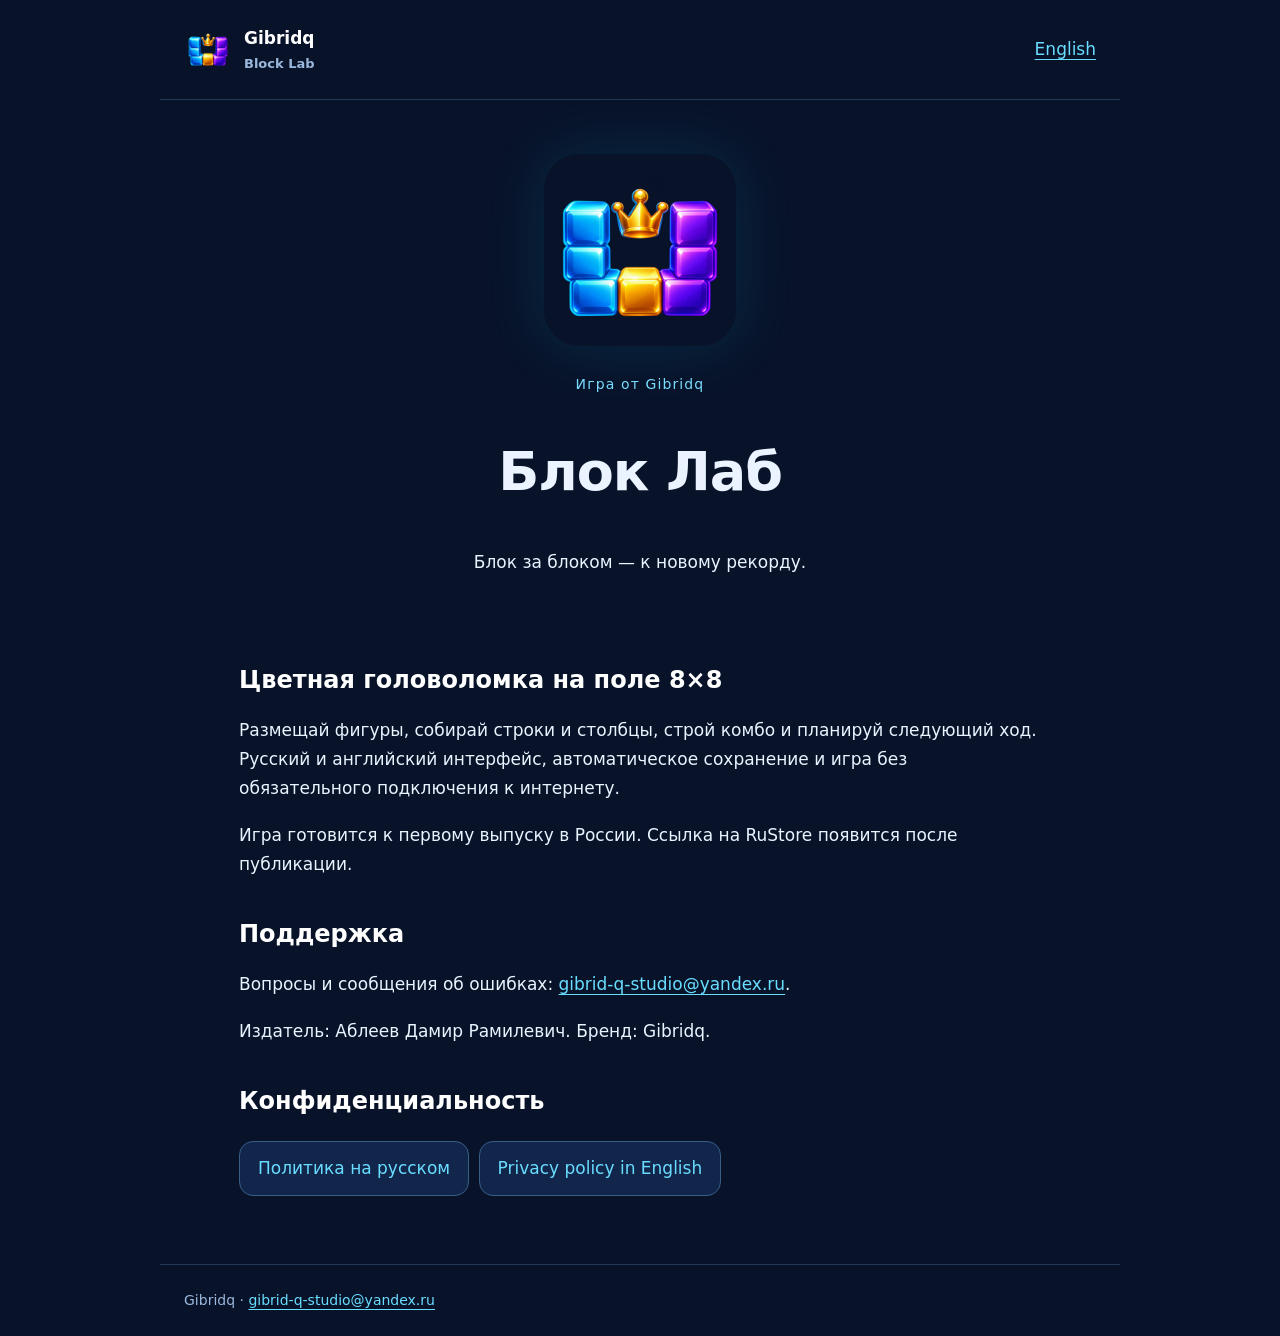
==== index.html @ aede2caa "Publish Block Lab support site and RU/EN privacy policy" ====
<!doctype html>
<html lang="ru"><head><meta charset="utf-8"><meta name="viewport" content="width=device-width,initial-scale=1">
<title>Блок Лаб · Gibridq</title><meta name="description" content="Block Lab by Gibridq: support and privacy policy.">
<link rel="icon" href="icon.png"><link rel="stylesheet" href="style.css"></head>
<body><header><a class="brand" href="index.html"><img src="icon.png" alt="" width="48" height="48"><span>Gibridq <small>Block Lab</small></span></a>
<nav><a href="privacy-en.html">English</a></nav></header><main><section class="hero"><img src="icon.png" alt="Иконка Блок Лаб" width="192" height="192">
<p class="eyebrow">Игра от Gibridq</p><h1>Блок Лаб</h1><p>Блок за блоком — к новому рекорду.</p></section>
<section><h2>Цветная головоломка на поле 8×8</h2><p>Размещай фигуры, собирай строки и столбцы, строй комбо и планируй следующий ход. Русский и английский интерфейс, автоматическое сохранение и игра без обязательного подключения к интернету.</p>
<p>Игра готовится к первому выпуску в России. Ссылка на RuStore появится после публикации.</p></section>
<section><h2>Поддержка</h2><p>Вопросы и сообщения об ошибках: <a href="mailto:gibrid-q-studio@yandex.ru">gibrid-q-studio@yandex.ru</a>.</p>
<p>Издатель: Аблеев Дамир Рамилевич. Бренд: Gibridq.</p></section>
<section><h2>Конфиденциальность</h2><p><a class="button" href="privacy-ru.html">Политика на русском</a> <a class="button" href="privacy-en.html">Privacy policy in English</a></p></section></main>
<footer>Gibridq · <a href="mailto:gibrid-q-studio@yandex.ru">gibrid-q-studio@yandex.ru</a></footer></body></html>
---- style.css ----
*{box-sizing:border-box}html{color-scheme:dark}body{margin:0;background:#081329;color:#eaf3ff;font:17px/1.7 system-ui,sans-serif}header,main,footer{max-width:960px;margin:auto;padding:24px}header{display:flex;justify-content:space-between;align-items:center;gap:16px;border-bottom:1px solid #213955}.brand{display:flex;align-items:center;gap:12px;text-decoration:none;color:#fff;font-weight:750}.brand img{border-radius:12px}.brand small{display:block;color:#9ab7dc;font-size:13px}a{color:#69ddff;text-underline-offset:4px;overflow-wrap:anywhere}a:hover{color:#fff}a:focus-visible{outline:3px solid #ffcf58;outline-offset:5px;border-radius:4px}main{max-width:850px}h1{font-size:clamp(30px,5vw,54px);line-height:1.15;letter-spacing:-.02em}h2{font-size:24px;line-height:1.3;margin-top:40px;color:#fff}p{margin:18px 0}section{margin-bottom:40px}.hero{text-align:center;padding:30px 0}.hero img{border-radius:36px;box-shadow:0 0 60px #00c7ff24}.eyebrow{color:#79ddff;font-size:14px;letter-spacing:.08em}.button{display:inline-block;border:1px solid #395e86;background:#12264b;border-radius:14px;padding:12px 18px;margin:4px 4px 4px 0;text-decoration:none}footer{border-top:1px solid #213955;color:#9ab7dc;font-size:14px}@media(max-width:520px){header,main,footer{padding:20px}body{font-size:16px}h2{font-size:21px}.hero img{width:150px;height:150px}}
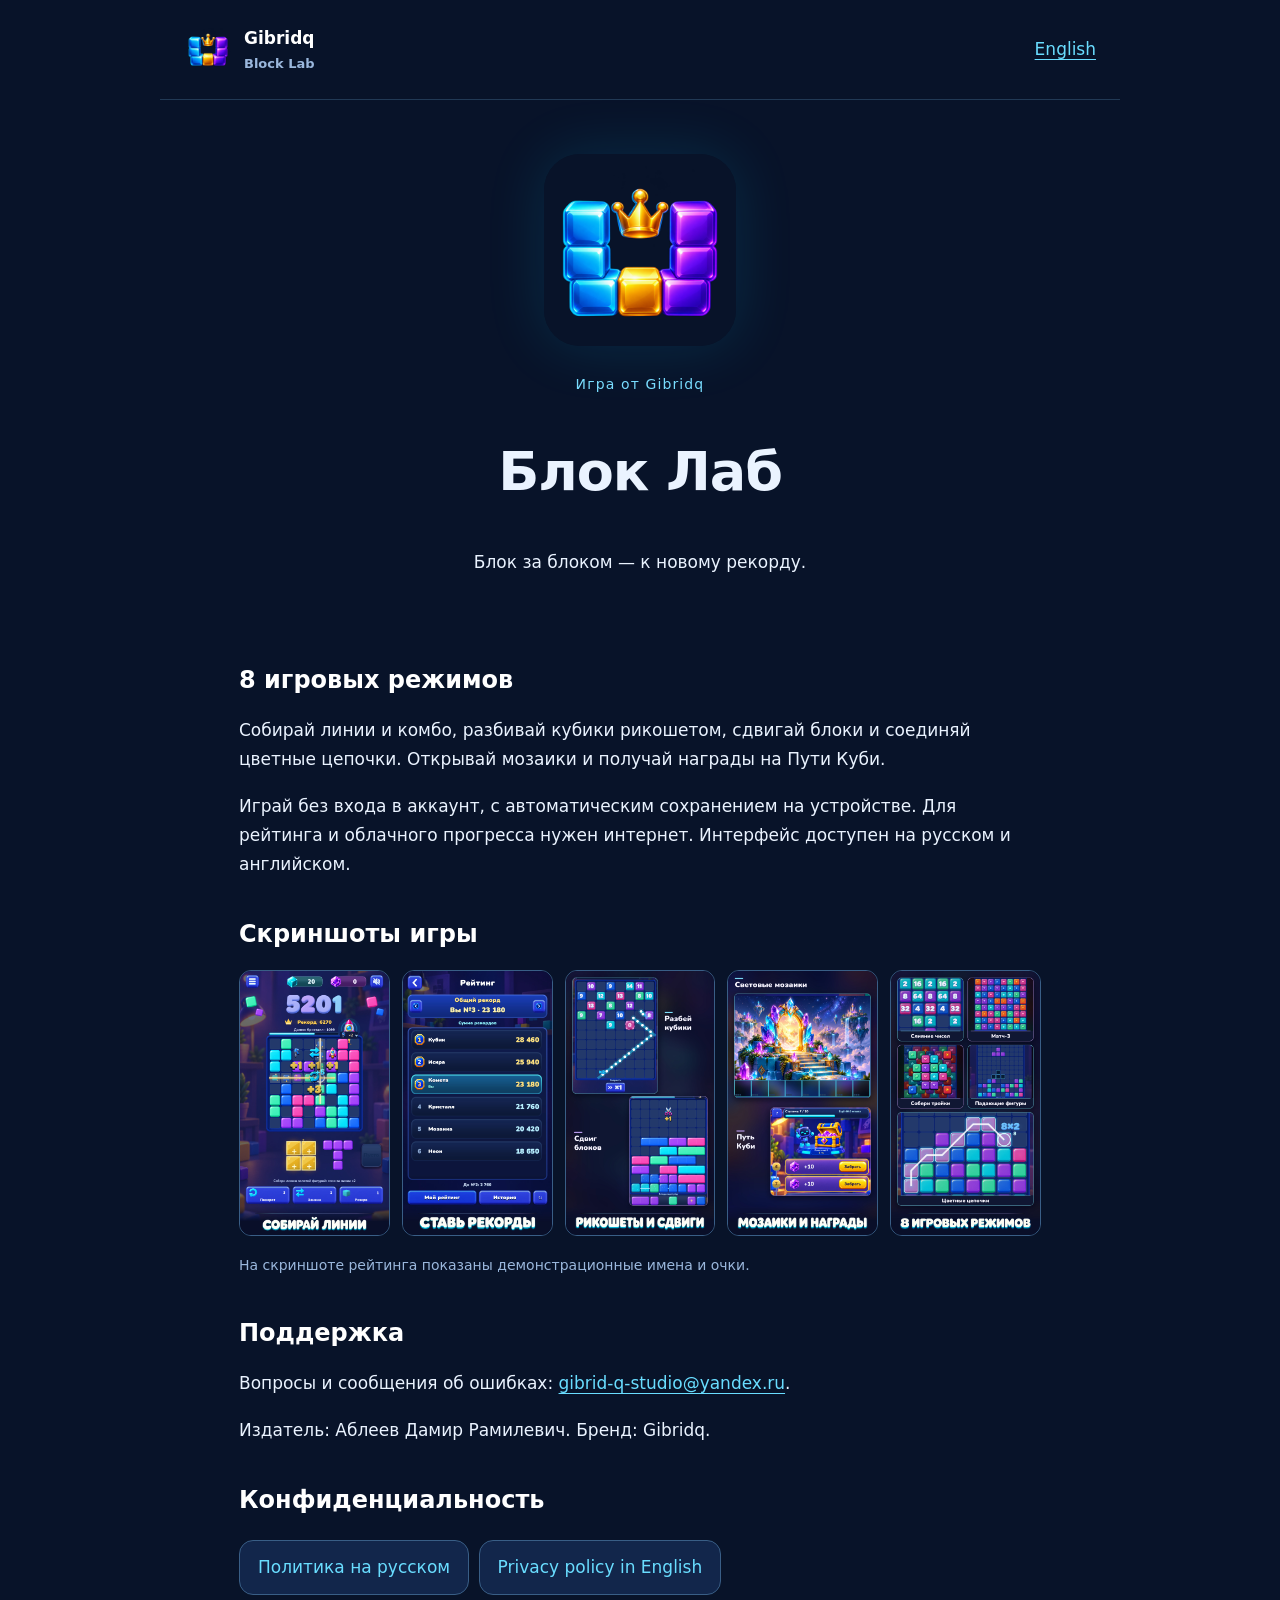
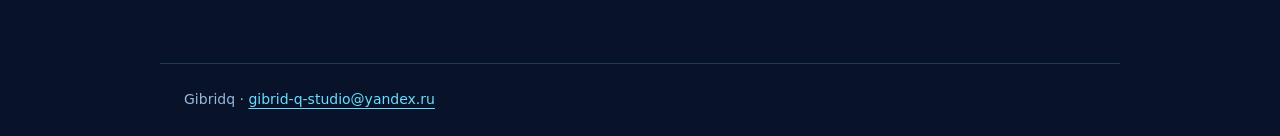
==== commit 40d34612: "Update Block Lab release gallery and privacy policy" ====
--- a/index.html
+++ b/index.html
@@ -1,13 +1,22 @@
-<!doctype html>
-<html lang="ru"><head><meta charset="utf-8"><meta name="viewport" content="width=device-width,initial-scale=1">
-<title>Блок Лаб · Gibridq</title><meta name="description" content="Block Lab by Gibridq: support and privacy policy.">
-<link rel="icon" href="icon.png"><link rel="stylesheet" href="style.css"></head>
-<body><header><a class="brand" href="index.html"><img src="icon.png" alt="" width="48" height="48"><span>Gibridq <small>Block Lab</small></span></a>
-<nav><a href="privacy-en.html">English</a></nav></header><main><section class="hero"><img src="icon.png" alt="Иконка Блок Лаб" width="192" height="192">
-<p class="eyebrow">Игра от Gibridq</p><h1>Блок Лаб</h1><p>Блок за блоком — к новому рекорду.</p></section>
-<section><h2>Цветная головоломка на поле 8×8</h2><p>Размещай фигуры, собирай строки и столбцы, строй комбо и планируй следующий ход. Русский и английский интерфейс, автоматическое сохранение и игра без обязательного подключения к интернету.</p>
-<p>Игра готовится к первому выпуску в России. Ссылка на RuStore появится после публикации.</p></section>
-<section><h2>Поддержка</h2><p>Вопросы и сообщения об ошибках: <a href="mailto:gibrid-q-studio@yandex.ru">gibrid-q-studio@yandex.ru</a>.</p>
-<p>Издатель: Аблеев Дамир Рамилевич. Бренд: Gibridq.</p></section>
-<section><h2>Конфиденциальность</h2><p><a class="button" href="privacy-ru.html">Политика на русском</a> <a class="button" href="privacy-en.html">Privacy policy in English</a></p></section></main>
-<footer>Gibridq · <a href="mailto:gibrid-q-studio@yandex.ru">gibrid-q-studio@yandex.ru</a></footer></body></html>+<!doctype html>
+<html lang="ru"><head><meta charset="utf-8"><meta name="viewport" content="width=device-width,initial-scale=1">
+<title>Блок Лаб · Gibridq</title><meta name="description" content="Восемь игровых режимов, мозаики и Путь Куби. Скриншоты, поддержка и политика конфиденциальности Блок Лаб.">
+<link rel="icon" href="icon.png"><link rel="stylesheet" href="style.css"></head>
+<body><header><a class="brand" href="index.html"><img src="icon.png" alt="" width="48" height="48"><span>Gibridq <small>Block Lab</small></span></a>
+<nav><a href="privacy-en.html">English</a></nav></header><main><section class="hero"><img src="icon.png" alt="Иконка Блок Лаб" width="192" height="192">
+<p class="eyebrow">Игра от Gibridq</p><h1>Блок Лаб</h1><p>Блок за блоком — к новому рекорду.</p></section>
+<section><h2>8 игровых режимов</h2><p>Собирай линии и комбо, разбивай кубики рикошетом, сдвигай блоки и соединяй цветные цепочки. Открывай мозаики и получай награды на Пути Куби.</p>
+<p>Играй без входа в аккаунт, с автоматическим сохранением на устройстве. Для рейтинга и облачного прогресса нужен интернет. Интерфейс доступен на русском и английском.</p></section>
+<section aria-labelledby="screens-title"><h2 id="screens-title">Скриншоты игры</h2>
+<ul class="screens">
+  <li><a href="screenshots/01-lines-combo.jpg"><img src="screenshots/01-lines-combo.jpg" width="1080" height="1920" alt="Собирай линии. Крестовая очистка и золотая фигура в лотке."></a></li>
+  <li><a href="screenshots/02-ranking.jpg"><img src="screenshots/02-ranking.jpg" width="1080" height="1920" alt="Ставь рекорды. Таблица рейтинга с демонстрационными результатами." loading="lazy"></a></li>
+  <li><a href="screenshots/03-ricochet-and-sliding.jpg"><img src="screenshots/03-ricochet-and-sliding.jpg" width="1080" height="1920" alt="Рикошеты и сдвиги. Режимы «Разбей кубики» и «Сдвиг блоков»." loading="lazy"></a></li>
+  <li><a href="screenshots/04-mosaic-and-trail.jpg"><img src="screenshots/04-mosaic-and-trail.jpg" width="1080" height="1920" alt="Мозаики и награды. Кристальный портал и Путь Куби." loading="lazy"></a></li>
+  <li><a href="screenshots/05-eight-game-modes.jpg"><img src="screenshots/05-eight-game-modes.jpg" width="1080" height="1920" alt="8 игровых режимов. Слияние чисел, Матч-3, Собери тройки, Падающие фигуры и Цветные цепочки." loading="lazy"></a></li>
+</ul>
+<p class="screen-note">На скриншоте рейтинга показаны демонстрационные имена и очки.</p></section>
+<section><h2>Поддержка</h2><p>Вопросы и сообщения об ошибках: <a href="mailto:gibrid-q-studio@yandex.ru">gibrid-q-studio@yandex.ru</a>.</p>
+<p>Издатель: Аблеев Дамир Рамилевич. Бренд: Gibridq.</p></section>
+<section><h2>Конфиденциальность</h2><p><a class="button" href="privacy-ru.html">Политика на русском</a> <a class="button" href="privacy-en.html">Privacy policy in English</a></p></section></main>
+<footer>Gibridq · <a href="mailto:gibrid-q-studio@yandex.ru">gibrid-q-studio@yandex.ru</a></footer></body></html>
--- a/style.css
+++ b/style.css
@@ -1 +1,22 @@
-*{box-sizing:border-box}html{color-scheme:dark}body{margin:0;background:#081329;color:#eaf3ff;font:17px/1.7 system-ui,sans-serif}header,main,footer{max-width:960px;margin:auto;padding:24px}header{display:flex;justify-content:space-between;align-items:center;gap:16px;border-bottom:1px solid #213955}.brand{display:flex;align-items:center;gap:12px;text-decoration:none;color:#fff;font-weight:750}.brand img{border-radius:12px}.brand small{display:block;color:#9ab7dc;font-size:13px}a{color:#69ddff;text-underline-offset:4px;overflow-wrap:anywhere}a:hover{color:#fff}a:focus-visible{outline:3px solid #ffcf58;outline-offset:5px;border-radius:4px}main{max-width:850px}h1{font-size:clamp(30px,5vw,54px);line-height:1.15;letter-spacing:-.02em}h2{font-size:24px;line-height:1.3;margin-top:40px;color:#fff}p{margin:18px 0}section{margin-bottom:40px}.hero{text-align:center;padding:30px 0}.hero img{border-radius:36px;box-shadow:0 0 60px #00c7ff24}.eyebrow{color:#79ddff;font-size:14px;letter-spacing:.08em}.button{display:inline-block;border:1px solid #395e86;background:#12264b;border-radius:14px;padding:12px 18px;margin:4px 4px 4px 0;text-decoration:none}footer{border-top:1px solid #213955;color:#9ab7dc;font-size:14px}@media(max-width:520px){header,main,footer{padding:20px}body{font-size:16px}h2{font-size:21px}.hero img{width:150px;height:150px}}+*{box-sizing:border-box}html{color-scheme:dark}body{margin:0;background:#081329;color:#eaf3ff;font:17px/1.7 system-ui,sans-serif}header,main,footer{max-width:960px;margin:auto;padding:24px}header{display:flex;justify-content:space-between;align-items:center;gap:16px;border-bottom:1px solid #213955}.brand{display:flex;align-items:center;gap:12px;text-decoration:none;color:#fff;font-weight:750}.brand img{border-radius:12px}.brand small{display:block;color:#9ab7dc;font-size:13px}a{color:#69ddff;text-underline-offset:4px;overflow-wrap:anywhere}a:hover{color:#fff}a:focus-visible{outline:3px solid #ffcf58;outline-offset:5px;border-radius:4px}main{max-width:850px}h1{font-size:clamp(30px,5vw,54px);line-height:1.15;letter-spacing:-.02em}h2{font-size:24px;line-height:1.3;margin-top:40px;color:#fff}p{margin:18px 0}section{margin-bottom:40px}.hero{text-align:center;padding:30px 0}.hero img{border-radius:36px;box-shadow:0 0 60px #00c7ff24}.eyebrow{color:#79ddff;font-size:14px;letter-spacing:.08em}.button{display:inline-block;border:1px solid #395e86;background:#12264b;border-radius:14px;padding:12px 18px;margin:4px 4px 4px 0;text-decoration:none}footer{border-top:1px solid #213955;color:#9ab7dc;font-size:14px}@media(max-width:520px){header,main,footer{padding:20px}body{font-size:16px}h2{font-size:21px}.hero img{width:150px;height:150px}}
+.screens {
+  display: grid;
+  grid-template-columns: repeat(5, minmax(0, 1fr));
+  gap: 12px;
+  list-style: none;
+  margin: 0;
+  padding: 0;
+}
+.screens a {
+  display: block;
+  border: 1px solid #395e86;
+  border-radius: 12px;
+  overflow: hidden;
+  background: #12264b;
+}
+.screens a:hover { border-color: #69ddff; }
+.screens img { display: block; width: 100%; height: auto; }
+.screen-note { color: #9ab7dc; font-size: 14px; }
+@media (max-width: 620px) {
+  .screens { grid-template-columns: repeat(2, minmax(0, 1fr)); }
+}
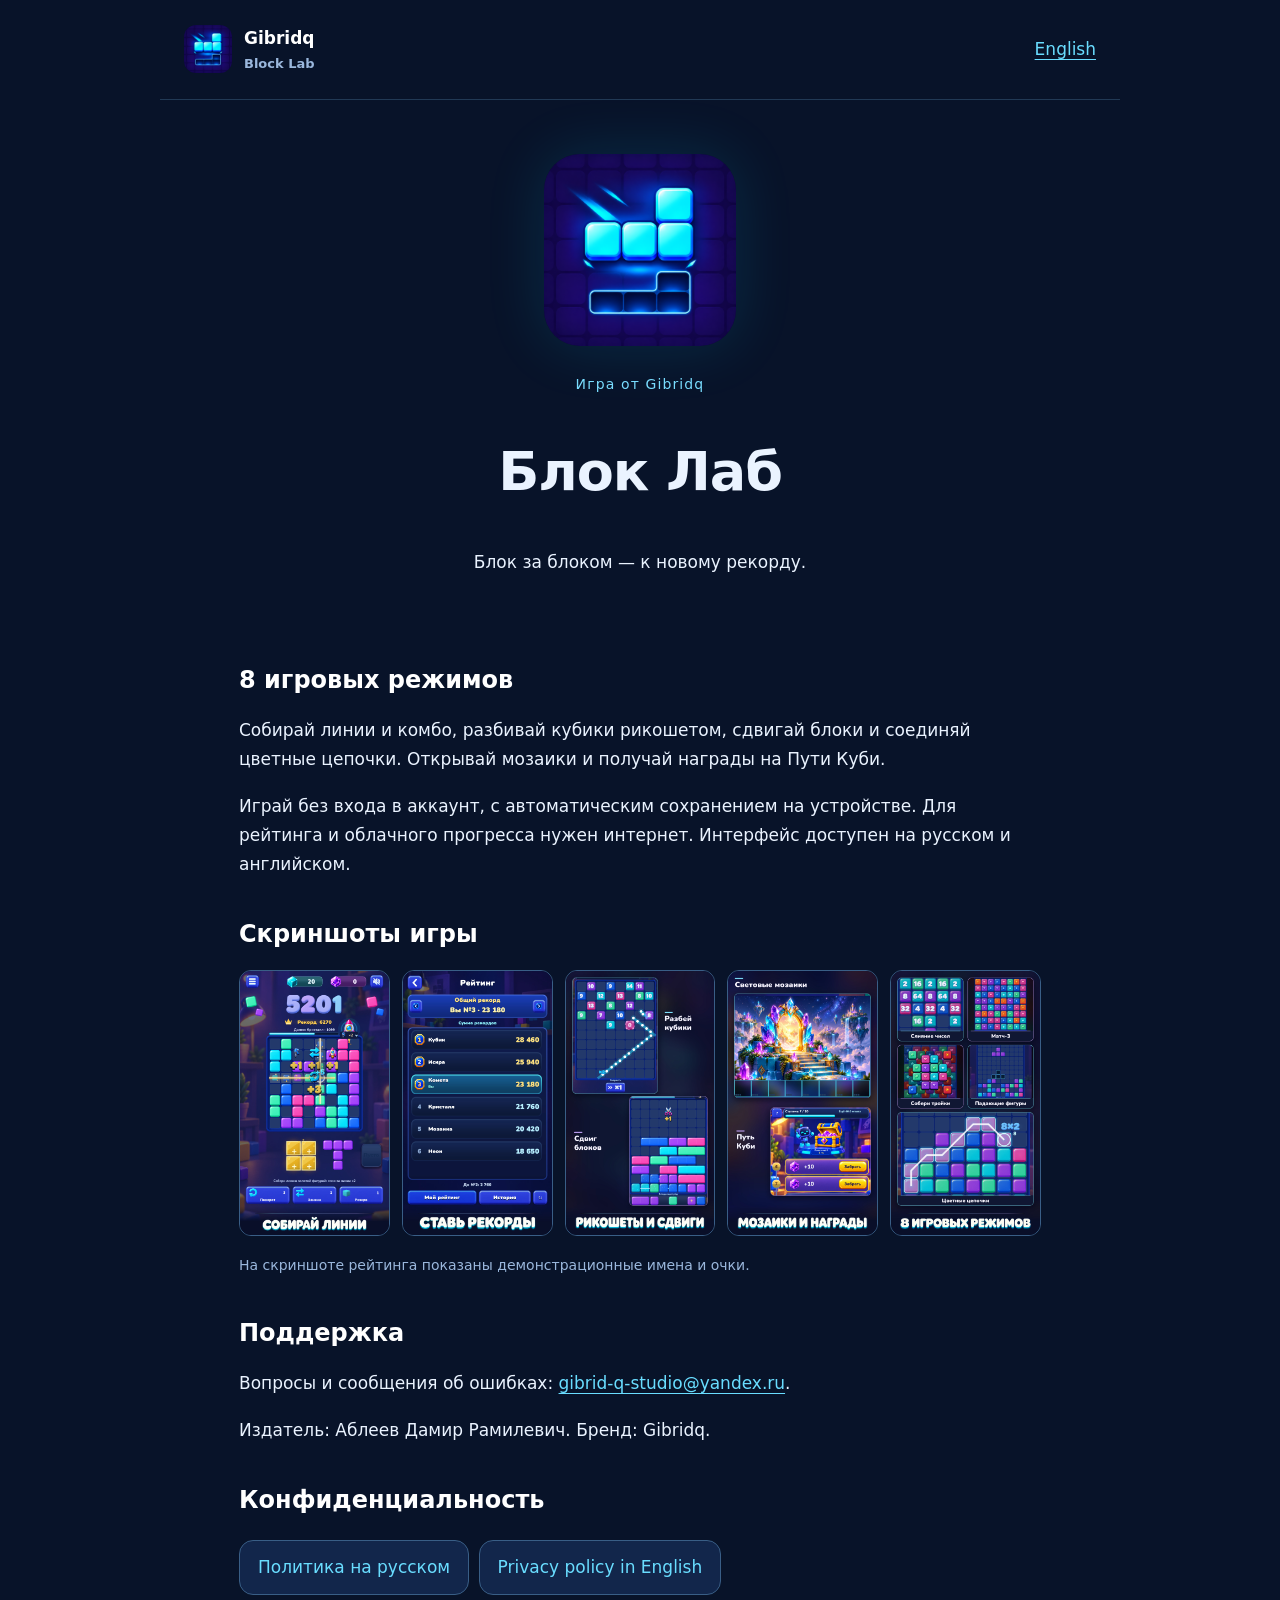
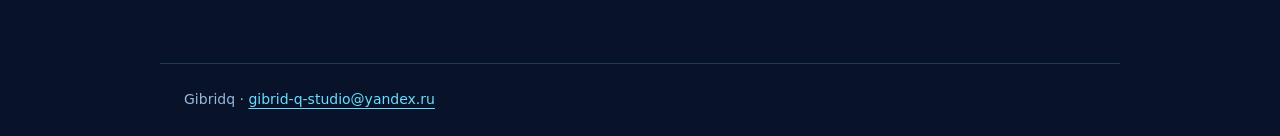
==== commit 9c4dd15e: "Use the approved G1 icon on the public site" ====
--- a/index.html
+++ b/index.html
@@ -1,9 +1,9 @@
 <!doctype html>
 <html lang="ru"><head><meta charset="utf-8"><meta name="viewport" content="width=device-width,initial-scale=1">
 <title>Блок Лаб · Gibridq</title><meta name="description" content="Восемь игровых режимов, мозаики и Путь Куби. Скриншоты, поддержка и политика конфиденциальности Блок Лаб.">
-<link rel="icon" href="icon.png"><link rel="stylesheet" href="style.css"></head>
-<body><header><a class="brand" href="index.html"><img src="icon.png" alt="" width="48" height="48"><span>Gibridq <small>Block Lab</small></span></a>
-<nav><a href="privacy-en.html">English</a></nav></header><main><section class="hero"><img src="icon.png" alt="Иконка Блок Лаб" width="192" height="192">
+<link rel="icon" href="icon.png?v=g1"><link rel="stylesheet" href="style.css"></head>
+<body><header><a class="brand" href="index.html"><img src="icon.png?v=g1" alt="" width="48" height="48"><span>Gibridq <small>Block Lab</small></span></a>
+<nav><a href="privacy-en.html">English</a></nav></header><main><section class="hero"><img src="icon.png?v=g1" alt="Иконка Блок Лаб" width="192" height="192">
 <p class="eyebrow">Игра от Gibridq</p><h1>Блок Лаб</h1><p>Блок за блоком — к новому рекорду.</p></section>
 <section><h2>8 игровых режимов</h2><p>Собирай линии и комбо, разбивай кубики рикошетом, сдвигай блоки и соединяй цветные цепочки. Открывай мозаики и получай награды на Пути Куби.</p>
 <p>Играй без входа в аккаунт, с автоматическим сохранением на устройстве. Для рейтинга и облачного прогресса нужен интернет. Интерфейс доступен на русском и английском.</p></section>
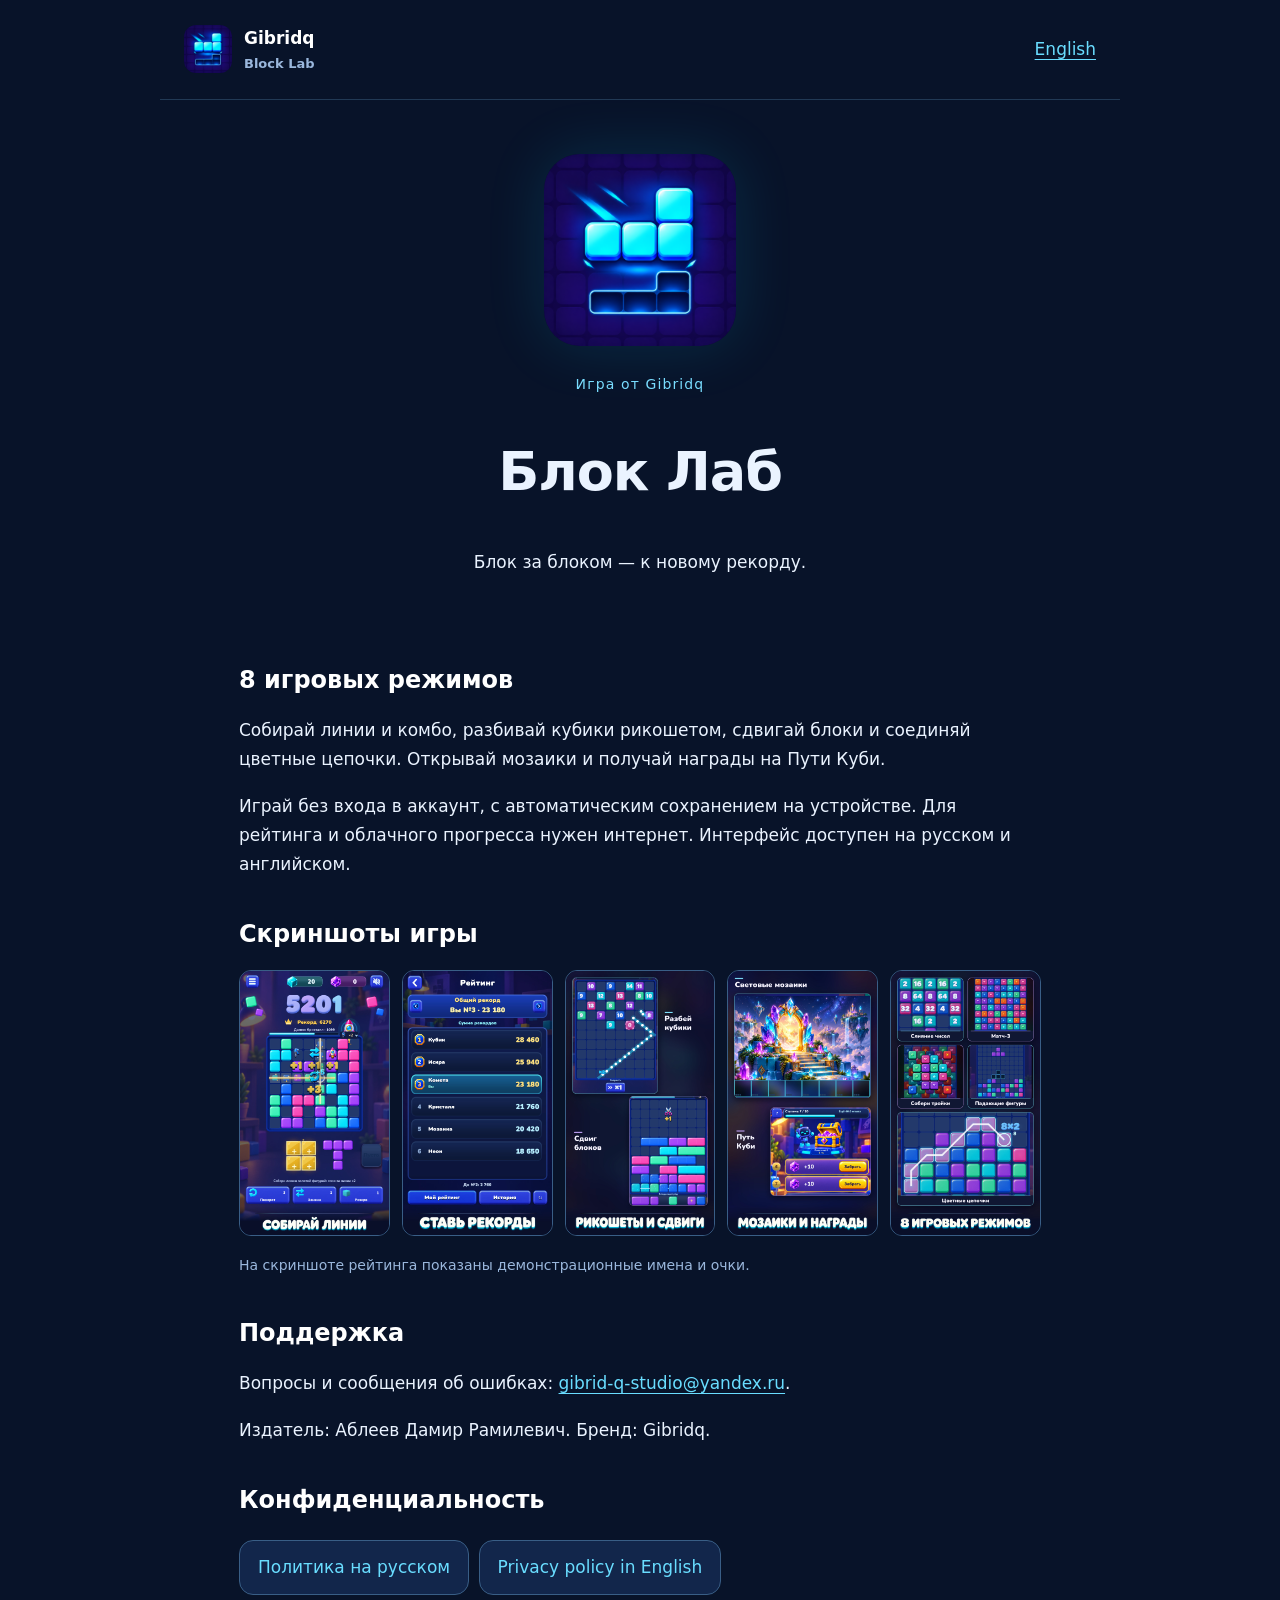
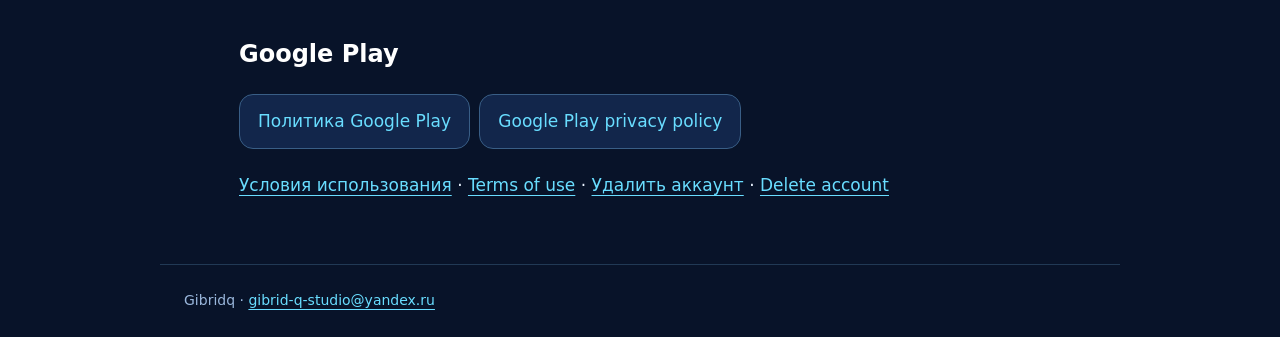
==== commit eb644cf4: "Add separate Google Play privacy, terms and account deletion pages" ====
--- a/index.html
+++ b/index.html
@@ -18,5 +18,6 @@
 <p class="screen-note">На скриншоте рейтинга показаны демонстрационные имена и очки.</p></section>
 <section><h2>Поддержка</h2><p>Вопросы и сообщения об ошибках: <a href="mailto:gibrid-q-studio@yandex.ru">gibrid-q-studio@yandex.ru</a>.</p>
 <p>Издатель: Аблеев Дамир Рамилевич. Бренд: Gibridq.</p></section>
-<section><h2>Конфиденциальность</h2><p><a class="button" href="privacy-ru.html">Политика на русском</a> <a class="button" href="privacy-en.html">Privacy policy in English</a></p></section></main>
+<section><h2>Конфиденциальность</h2><p><a class="button" href="privacy-ru.html">Политика на русском</a> <a class="button" href="privacy-en.html">Privacy policy in English</a></p></section><section><h2>Google Play</h2><p><a class="button" href="google-play/privacy-ru.html">Политика Google Play</a> <a class="button" href="google-play/privacy-en.html">Google Play privacy policy</a></p><p><a href="google-play/terms-ru.html">Условия использования</a> · <a href="google-play/terms-en.html">Terms of use</a> · <a href="google-play/delete-account-ru.html">Удалить аккаунт</a> · <a href="google-play/delete-account-en.html">Delete account</a></p></section></main>
 <footer>Gibridq · <a href="mailto:gibrid-q-studio@yandex.ru">gibrid-q-studio@yandex.ru</a></footer></body></html>
+
